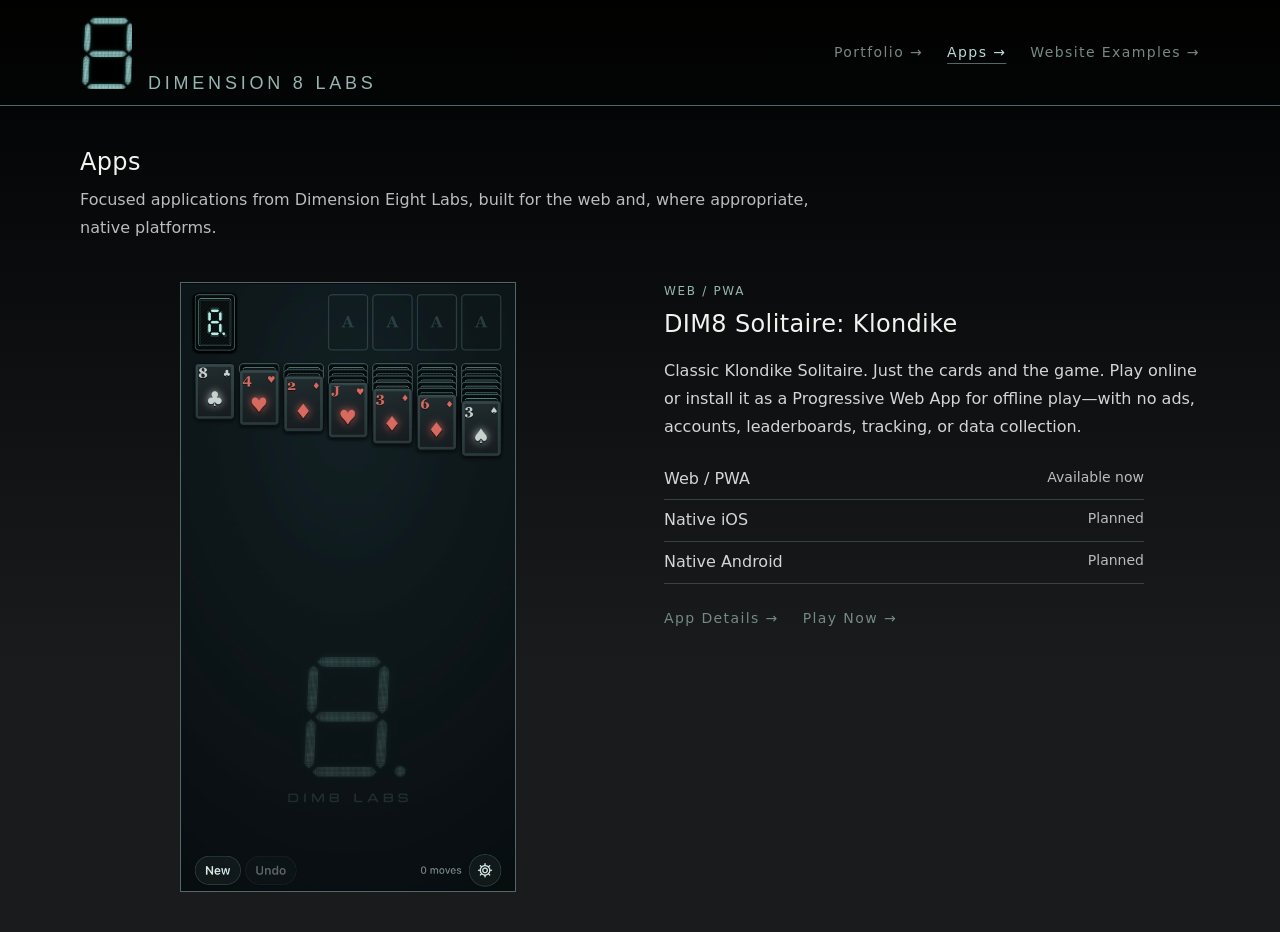
==== apps/index.html @ 57cd74d7 "Added apps in nav, added solitaire game to apps and it's own page'" ====
<!doctype html>
<html lang="en">
  <head>
    <meta charset="utf-8">
    <meta name="viewport" content="width=device-width, initial-scale=1">
    <meta name="description" content="Applications from Dimension Eight Labs for the web and future native platforms.">
    <title>Apps — Dimension Eight Labs</title>
    <link rel="stylesheet" href="../css/main.css?v=interior-content-4">
    <link rel="stylesheet" href="../css/interior.css?v=interior-content-5">
    <link rel="stylesheet" href="../css/apps.css?v=apps-2">
    <script src="../js/interior.js?v=interior-content-5" defer></script>
  </head>
  <body class="interior-page">
    <a class="dim8-link skip-link" href="#main-content">Skip to content →</a>
    <dim8-header current-page="apps"></dim8-header>
    <main id="main-content" class="interior-main apps-index" tabindex="-1" aria-label="Apps">
      <header class="apps-introduction">
        <h1>Apps</h1>
        <p>Focused applications from Dimension Eight Labs, built for the web and, where appropriate, native platforms.</p>
      </header>
      <div class="portfolio-projects apps-list">
        <!-- Repeat this article for future apps. App-specific fields such as
             platforms and links may be omitted when they do not apply. -->
        <article class="project-entry app-entry" aria-labelledby="app-solitaire-title">
          <a class="project-media app-entry__media" href="solitaire/" aria-label="DIM8 Solitaire: Klondike — App Details" style="--project-image-ratio: 1170 / 2124;">
            <img src="../images/mobile-apps/solitaire-klondike/dim8-theme-dark.JPEG" width="1170" height="2124" alt="DIM8 Solitaire dark theme showing a newly dealt Klondike game and illuminated seven-segment branding." decoding="async">
          </a>
          <div class="project-copy">
            <p class="app-eyebrow">Web / PWA</p>
            <h2 id="app-solitaire-title" class="project-title">DIM8 Solitaire: Klondike</h2>
            <p class="project-summary">Classic Klondike Solitaire. Just the cards and the game. Play online or install it as a Progressive Web App for offline play—with no ads, accounts, leaderboards, tracking, or data collection.</p>
            <ul class="app-platforms" aria-label="Platform availability">
              <li><span>Web / PWA</span><strong>Available now</strong></li>
              <li><span>Native iOS</span><strong>Planned</strong></li>
              <li><span>Native Android</span><strong>Planned</strong></li>
            </ul>
            <div class="project-actions">
              <a class="dim8-link" href="solitaire/">App Details →</a>
              <a class="dim8-link" href="https://rhaag71.github.io/klondike/" target="_blank" rel="noopener noreferrer">Play Now →</a>
            </div>
          </div>
        </article>
      </div>
      <noscript><p class="interior-note">JavaScript is needed for the navigation.</p></noscript>
    </main>
  </body>
</html>
---- css/main.css ----
:root {
  color-scheme: dark;
  --color-background: #010100;
  --color-text: #b8ddd7;
  --color-caption: #97b5b0;
  --color-muted: #758985;
  --space-xs: 0.5rem;
  --space-sm: 1rem;
  --space-md: 1.5rem;
  --space-lg: 2.5rem;
  --transition-speed: 160ms;
}

* {
  box-sizing: border-box;
}

html {
  min-height: 100%;
  background: var(--color-background);
}

html.vfd-intro-pending main {
  visibility: hidden;
}

body {
  min-height: 100vh;
  min-height: 100svh;
  margin: 0;
  display: grid;
  place-items: center;
  padding: var(--space-md);
  background: var(--color-background);
  color: var(--color-text);
  font-family: system-ui, -apple-system, BlinkMacSystemFont, "Segoe UI", sans-serif;
  line-height: 1.5;
}

main {
  width: 100%;
  text-align: center;
  transform: translateY(-3vh);
}

h1 {
  margin: 0;
  font-family: "Avenir Next", "Segoe UI", Helvetica, Arial, sans-serif;
  font-size: clamp(1.25rem, 4vw, 1.5rem);
  font-weight: 300;
  letter-spacing: 0.21em;
  color: var(--color-caption);
}

.logo-frame {
  width: min(540px, 92vw, 100%);
  aspect-ratio: 25 / 18;
  margin: 0 auto 1.2rem;
  overflow: hidden;
}

.logo {
  display: block;
  width: 100%;
  height: auto;
  transform: translateY(-14%);
}

.tagline {
  margin: 0 auto 1.35rem;
  color: var(--color-muted);
  font-size: clamp(0.875rem, 2.5vw, 1rem);
  font-weight: 300;
  letter-spacing: 0.04em;
  line-height: 1.65;
}

.landing-nav {
  display: flex;
  flex-direction: column;
  align-items: center;
  justify-content: center;
  gap: 0.875rem;
}

/* Shared textual link language; retain the landing page's original class as an alias. */
.github-link,
.dim8-link,
.dim8-link:link,
.dim8-link:visited {
  display: inline-block;
  color: var(--color-muted);
  font-size: 0.875rem;
  font-weight: 400;
  letter-spacing: 0.1em;
  text-decoration: none;
  transition: color var(--transition-speed) ease;
}

.github-link:hover,
.dim8-link:hover {
  color: var(--color-text);
}

.github-link:focus-visible,
.dim8-link:focus-visible {
  outline: 2px solid var(--color-text);
  outline-offset: 4px;
}

/* Contact opens a dialog, but its trigger uses the same textual link treatment. */
button.dim8-link {
  appearance: none;
  -webkit-appearance: none;
  margin: 0;
  padding: 0;
  border: 0;
  border-radius: 0;
  background: transparent;
  box-shadow: none;
  text-shadow: none;
  text-align: inherit;
  font-family: inherit;
  line-height: inherit;
  cursor: pointer;
}

.vfd-startup {
  position: fixed;
  inset: 0;
  z-index: 10;
  background: var(--color-background);
  opacity: 0;
  pointer-events: none;
}

html.vfd-intro-pending .vfd-startup {
  opacity: 1;
  pointer-events: auto;
}

html.vfd-intro-pending .vfd-startup__display {
  visibility: hidden;
}

.vfd-startup[hidden] {
  display: none;
}

.vfd-startup.is-active {
  opacity: 1;
  pointer-events: auto;
}

.vfd-startup.is-finishing {
  opacity: 0;
  pointer-events: none;
  transition: opacity 950ms ease-out;
}

.vfd-startup__display {
  position: absolute;
  top: var(--startup-logo-top, 50%);
  left: var(--startup-logo-left, 50%);
  width: var(--startup-logo-width, min(540px, 92vw));
  height: var(--startup-logo-height, auto);
  transform: var(--startup-logo-fallback, translate(-50%, -50%));
}

.vfd-startup__frame {
  position: relative;
  width: 100%;
  height: 100%;
  margin: 0;
}

.vfd-startup__logo {
  position: absolute;
  inset: 0;
  opacity: 0;
  filter: brightness(0.1) contrast(1.15) saturate(0.35);
}

.vfd-startup__logo--off {
  opacity: 0.16;
  filter: brightness(0.22) contrast(1.45) saturate(0.12) blur(0.25px);
  clip-path: inset(0 0 26% 0);
}

.vfd-startup__logo--partial-a {
  clip-path: inset(29% 4% 35% 3%);
}

.vfd-startup__logo--partial-b {
  clip-path: inset(5% 0 54% 0);
}

.vfd-startup__logo--mark {
  clip-path: inset(0 0 26% 0);
}

.vfd-startup__logo--text {
  clip-path: inset(74% calc(100% - var(--text-reveal-edge, 24%)) 19% 24%);
}

.vfd-startup__logo--lit {
  clip-path: inset(0 0 26% 0);
}

.vfd-startup__cursor {
  position: absolute;
  top: 84.2%;
  left: calc(var(--cursor-edge, 25%) + 0.35%);
  width: 1.25%;
  height: 6.2%;
  background: #9cc8c2;
  opacity: 0;
  filter: blur(0.25px);
}

.vfd-startup__heaters {
  position: absolute;
  inset: 15% 6% 20%;
  opacity: 0;
}

.vfd-startup__heaters span {
  position: absolute;
  left: 3%;
  width: 94%;
  border-top: 1px solid #657b7f;
  opacity: 0.22;
}

.vfd-startup__heaters span:nth-child(1) {
  top: 29%;
}

.vfd-startup__heaters span:nth-child(2) {
  top: 51%;
}

.vfd-startup__heaters span:nth-child(3) {
  top: 72%;
}

.vfd-startup__skip {
  position: absolute;
  z-index: 2;
  right: clamp(1rem, 3vw, 2rem);
  bottom: clamp(1rem, 3vw, 2rem);
  padding: 0.8rem 1.25rem;
  border: 1px solid var(--color-caption);
  border-radius: 999px;
  background: rgb(1 1 0 / 82%);
  color: var(--color-text);
  font: inherit;
  font-size: 1.03125rem;
  letter-spacing: 0.1em;
  text-decoration: none;
  cursor: pointer;
}

.vfd-startup__skip:hover {
  color: var(--color-text);
  border-color: var(--color-text);
  background: rgb(184 221 215 / 6%);
}

.vfd-startup__skip:focus-visible {
  outline: 1px solid var(--color-text);
  outline-offset: 4px;
}

.vfd-startup.state-off .vfd-startup__logo--off {
  opacity: 0.18;
}

.vfd-startup.state-black-hold .vfd-startup__logo,
.vfd-startup.state-black-hold .vfd-startup__heaters,
.vfd-startup.state-black-hold .vfd-startup__cursor {
  opacity: 0;
}

.vfd-startup.state-heater .vfd-startup__heaters {
  opacity: 0.78;
}

.vfd-startup.state-faint-ghost .vfd-startup__logo--lit {
  opacity: 0.22;
  filter: brightness(0.42) contrast(1.4) saturate(0.45) blur(0.65px);
}

.vfd-startup.state-strike-1 .vfd-startup__logo--lit {
  opacity: 0.52;
  filter: brightness(0.78) contrast(1.25) saturate(0.72) blur(0.35px);
}

.vfd-startup.state-dropout .vfd-startup__logo--off,
.vfd-startup.state-short-dropout .vfd-startup__logo--off {
  opacity: 0.035;
  filter: brightness(0.08) contrast(1.25) saturate(0);
}

.vfd-startup.state-strike-2 .vfd-startup__logo--partial-a {
  opacity: 0.72;
  filter: brightness(0.95) contrast(1.2) saturate(0.9) blur(0.2px);
}

.vfd-startup.state-partial .vfd-startup__logo--partial-a {
  opacity: 1;
  filter: brightness(1.12) contrast(1.15) saturate(1.05);
}

.vfd-startup.state-partial .vfd-startup__logo--partial-b {
  opacity: 0.38;
  filter: brightness(0.58) contrast(1.25) saturate(0.6) blur(0.4px);
}

.vfd-startup.state-ignite .vfd-startup__logo--lit {
  opacity: 1;
  filter: none;
}

.vfd-startup.state-flutter .vfd-startup__logo--lit {
  opacity: 0.9;
  filter: brightness(0.95);
}

.vfd-startup.state-stable .vfd-startup__logo--lit {
  opacity: 0;
}

.vfd-startup.state-stable .vfd-startup__logo--off,
.vfd-startup.is-text-phase .vfd-startup__logo--off,
.vfd-startup.is-text-phase .vfd-startup__logo--partial-a,
.vfd-startup.is-text-phase .vfd-startup__logo--partial-b,
.vfd-startup.is-text-phase .vfd-startup__logo--lit {
  opacity: 0;
}

.vfd-startup.state-stable .vfd-startup__logo--mark,
.vfd-startup.is-text-phase .vfd-startup__logo--mark,
.vfd-startup.is-text-phase .vfd-startup__logo--text {
  opacity: 1;
  filter: none;
}

.vfd-startup.is-text-phase .vfd-startup__cursor.is-visible {
  opacity: 0.88;
}

.vfd-startup.state-power-pop .vfd-startup__logo--lit {
  opacity: 0.3;
  filter: none;
}

.vfd-startup.state-blackout .vfd-startup__logo--off {
  opacity: 0.02;
  filter: brightness(0.04) saturate(0);
}

.vfd-startup.state-blackout .vfd-startup__logo--lit,
.vfd-startup.state-blackout .vfd-startup__logo--partial-a,
.vfd-startup.state-blackout .vfd-startup__logo--partial-b,
.vfd-startup.state-blackout .vfd-startup__logo--mark,
.vfd-startup.state-blackout .vfd-startup__logo--text,
.vfd-startup.state-blackout .vfd-startup__heaters {
  opacity: 0;
}

.vfd-startup.state-partial-2 .vfd-startup__logo--partial-a {
  opacity: 0.82;
  filter: brightness(1.02) contrast(1.18) saturate(0.9);
}

.vfd-startup.state-partial-2 .vfd-startup__logo--partial-b {
  opacity: 0.58;
  filter: brightness(0.72) contrast(1.2) saturate(0.7);
}

.vfd-startup.state-collapse-line .vfd-startup__display {
  transform: scaleY(0.006);
  transform-origin: center;
  transition: transform 135ms cubic-bezier(0.55, 0, 1, 0.55);
}

.vfd-startup.state-collapse-dot .vfd-startup__display,
.vfd-startup.state-dot-hold .vfd-startup__display,
.vfd-startup.state-dot-out .vfd-startup__display {
  transform: scale(0.008, 0.006);
  transform-origin: center;
}

.vfd-startup.state-collapse-dot .vfd-startup__display {
  transition: transform 105ms ease-in;
}

.vfd-startup.state-dot-out .vfd-startup__display {
  opacity: 0;
  transition: opacity 90ms ease-out;
}

.vfd-startup.state-shutdown-black .vfd-startup__display {
  opacity: 0;
}
---- css/interior.css ----
/* Cyan belongs to site chrome; readable interior content uses neutral off-whites. */
body.interior-page {
  display: block;
  place-items: normal;
  padding: 0;
  color: var(--content-text);
  /* Keep the top near-black, easing into a dark, neutral charcoal surface. */
  background-color: #191b1c;
  background-image: linear-gradient(to bottom, var(--color-background) 0, #050708 10rem, #191b1c 42rem);
  background-repeat: no-repeat;
}

.interior-page {
  --interior-width: 70rem;
  --interior-rule: #52666b;
  --content-heading: #f2f2ef;
  --content-text: #d3d6d6;
  --content-secondary: #b9bdbd;
}

dim8-header {
  display: block;
}

.site-header {
  border-bottom: 1px solid var(--interior-rule);
}

.site-header__inner,
.interior-main {
  width: min(100% - 3rem, var(--interior-width));
  margin-inline: auto;
}

.site-header__inner {
  display: flex;
  align-items: center;
  justify-content: space-between;
  flex-wrap: wrap;
  gap: var(--space-sm) var(--space-lg);
  padding-block: var(--space-sm);
}

.site-brand {
  display: inline-flex;
  align-items: flex-end;
  gap: var(--space-sm);
  color: var(--color-caption);
  text-decoration: none;
}

/* Crop the existing PNG to its seven-segment mark. No new artwork or animation. */
.site-brand__mark {
  position: relative;
  display: block;
  flex: 0 0 52px;
  width: 52px;
  height: 72.8px;
  overflow: hidden;
}

.site-brand__mark img {
  position: absolute;
  width: 145.6px;
  height: 145.6px;
  max-width: none;
  left: -44.2px;
  top: -26px;
}

.site-brand__text {
  font-family: "Avenir Next", "Segoe UI", Helvetica, Arial, sans-serif;
  font-size: 1.125rem;
  font-weight: 300;
  letter-spacing: 0.21em;
  /* Align the visible lettering with the mark's lower edge above the header rule. */
  line-height: 1;
  transform: translateY(0.15em);
}

.site-nav {
  display: flex;
  align-items: center;
  flex-wrap: wrap;
  gap: var(--space-sm) var(--space-md);
}

.site-nav .dim8-link[aria-current="page"] {
  color: var(--color-text);
  text-decoration: underline;
  text-decoration-color: var(--interior-rule);
  text-decoration-thickness: 1px;
  text-underline-offset: 0.45em;
}

.modal-control {
  display: inline-flex;
  align-items: center;
  gap: var(--space-xs);
  padding: 0.5rem 0;
  border: 0;
  border-radius: 0;
  background: transparent;
  color: var(--color-muted);
  font: inherit;
  font-size: 0.875rem;
  font-weight: 400;
  letter-spacing: 0.1em;
  text-decoration: none;
  cursor: pointer;
  transition: color var(--transition-speed) ease;
}

.modal-control:hover,
.site-brand:hover {
  color: var(--color-text);
}

.interior-page :focus-visible {
  outline: 2px solid var(--color-text);
  outline-offset: 4px;
}

.interior-main {
  text-align: left;
  transform: none;
  color: var(--content-text);
  font-size: 1rem;
  line-height: 1.75;
  letter-spacing: normal;
}

.interior-main :where(h1, h2, h3, h4, h5, h6) {
  margin: 0;
  color: var(--content-heading);
  font-family: inherit;
  font-weight: 500;
  letter-spacing: 0.015em;
  line-height: 1.35;
}

.interior-main :where(h1) {
  font-size: 1.5rem;
}

.interior-main :where(h2) {
  font-size: 1.25rem;
}

.interior-main :where(h3, h4, h5, h6) {
  font-size: 1.125rem;
}

.interior-main :where(figcaption, .content-caption) {
  color: var(--content-secondary);
  font-size: 0.875rem;
  line-height: 1.6;
  letter-spacing: normal;
}

/* Preserve the landing link's rhythm inside longer-reading content regions. */
.interior-page .dim8-link {
  line-height: 1.5;
}

.contact-dialog h2 {
  font-family: "Avenir Next", "Segoe UI", Helvetica, Arial, sans-serif;
  font-size: 1.125rem;
  font-weight: 300;
  letter-spacing: 0.21em;
  color: var(--color-caption);
  margin: 0;
}

.identity-strip {
  display: flex;
  align-items: flex-start;
  justify-content: space-between;
  flex-wrap: wrap;
  gap: var(--space-sm) var(--space-lg);
  padding-block: 2rem;
  border-bottom: 1px solid var(--interior-rule);
}

.identity-strip h1 {
  color: var(--content-heading);
  font-size: 1.25rem;
  font-weight: 500;
  letter-spacing: 0.025em;
  line-height: 1.4;
}

.identity-group {
  display: grid;
  grid-template-rows: 1.75rem minmax(2.375rem, auto);
  align-items: center;
  justify-items: start;
  row-gap: var(--space-xs);
}

.identity-group--details {
  justify-items: end;
  text-align: right;
}

.resume-link {
  white-space: nowrap;
}

.pdf-document {
  display: inline-block;
  width: 2rem;
  height: 2.375rem;
  margin-right: var(--space-xs);
  vertical-align: middle;
  color: var(--color-caption);
}

.location,
.interior-note,
.resume-notice,
.pending-notice {
  color: var(--content-secondary);
  font-size: 0.875rem;
  font-weight: 400;
  letter-spacing: normal;
  line-height: 1.65;
}

.resume-notice,
.pending-notice {
  display: none;
  flex-basis: 100%;
  margin: 0;
}

.resume-notice:target,
.pending-notice:target {
  display: block;
}

.portfolio-projects,
.examples-placeholder {
  padding-block: var(--space-lg);
}

/* Each entry keeps image-first source order. Only the desktop grid alternates. */
.portfolio-projects {
  display: grid;
  row-gap: clamp(4rem, 8vw, 7rem);
}

.project-entry {
  display: grid;
  grid-template-columns: repeat(2, minmax(0, 1fr));
  grid-template-areas: "media copy";
  align-items: start;
  gap: clamp(1.5rem, 4vw, 3rem);
}

.project-entry:nth-child(even) {
  grid-template-areas: "copy media";
}

.project-media {
  grid-area: media;
  position: relative;
  display: grid;
  /* This default sizes placeholders; set --project-image-ratio for actual artwork. */
  aspect-ratio: var(--project-image-ratio, 4 / 3);
  color: var(--content-secondary);
  text-decoration: none;
}

.project-media img {
  position: absolute;
  inset: 0;
  display: block;
  width: 100%;
  height: 100%;
  object-fit: contain;
}

.project-image-placeholder {
  display: grid;
  place-items: center;
  padding: var(--space-sm);
  border: 1px solid var(--color-muted);
  background: rgb(151 181 176 / 4%);
  font-size: 0.875rem;
  font-weight: 300;
  letter-spacing: 0.04em;
}

.project-copy {
  grid-area: copy;
  min-width: 0;
}

.project-title {
  margin: 0;
  font-size: clamp(1.125rem, 2.5vw, 1.5rem);
}

.project-summary {
  margin-block: var(--space-sm) var(--space-md);
  color: var(--content-text);
  font-size: 1rem;
  font-weight: 400;
  letter-spacing: normal;
  line-height: 1.75;
}

.project-actions {
  display: flex;
  flex-wrap: wrap;
  gap: var(--space-sm) var(--space-md);
}

.project-detail {
  padding-block: var(--space-lg);
}

.project-detail .project-actions {
  margin-top: var(--space-md);
}

.project-detail-content {
  margin-top: var(--space-lg);
}

.project-detail-content :where(p, ul, ol, blockquote) {
  max-width: 70ch;
}

.skip-link {
  position: absolute;
  top: var(--space-xs);
  left: var(--space-md);
  z-index: 1;
  padding: var(--space-xs);
  background: var(--color-background);
  transform: translateY(-200%);
}

.skip-link:focus {
  transform: none;
}

.contact-dialog {
  width: min(32rem, calc(100% - 2rem));
  max-height: calc(100svh - 2rem);
  overflow-y: auto;
  padding: var(--space-md);
  border: 1px solid var(--color-muted);
  background: var(--color-background);
  color: var(--color-text);
}

.contact-dialog::backdrop {
  background: rgb(1 1 0 / 85%);
}

.contact-heading {
  display: flex;
  align-items: center;
  justify-content: space-between;
  gap: var(--space-sm);
  margin-bottom: var(--space-sm);
}

.contact-form {
  display: grid;
  gap: var(--space-xs);
}

.contact-form label {
  margin-top: var(--space-xs);
  color: var(--color-caption);
  font-size: 0.875rem;
  letter-spacing: 0.04em;
}

.contact-form input,
.contact-form textarea {
  width: 100%;
  min-width: 0;
  padding: 0.625rem;
  border: 1px solid var(--color-muted);
  border-radius: 0;
  background: var(--color-background);
  color: var(--color-text);
  font: inherit;
  font-size: 1rem;
}

.contact-form textarea {
  resize: vertical;
}

.contact-form .interior-note {
  margin-block: var(--space-xs);
}

.form-submit {
  justify-self: start;
  padding: 0.625rem var(--space-sm);
  border: 1px solid var(--color-muted);
  border-radius: 0;
  background: transparent;
  color: var(--color-text);
  font: inherit;
  font-size: 0.875rem;
  letter-spacing: 0.1em;
  cursor: pointer;
}

.form-submit:hover {
  border-color: var(--color-text);
}

@media (max-width: 40rem) {
  .site-header__inner,
  .interior-main {
    width: calc(100% - 2rem);
  }

  .site-nav {
    flex-basis: 100%;
  }

  .identity-strip {
    column-gap: var(--space-md);
  }

  .project-entry,
  .project-entry:nth-child(even) {
    grid-template-columns: minmax(0, 1fr);
    grid-template-areas: "media" "copy";
  }
}

@media (max-width: 24rem) {
  .identity-group--details {
    flex-basis: 100%;
    justify-items: start;
    text-align: left;
  }
}
---- css/apps.css ----
/* App pages extend the shared portfolio vocabulary without changing engineering pages. */
.apps-index {
  padding-block: var(--space-lg);
}

.apps-introduction {
  max-width: 48rem;
  margin-bottom: var(--space-lg);
}

.apps-introduction p,
.app-lede {
  margin: var(--space-xs) 0 0;
  color: var(--content-secondary);
}

.apps-list {
  padding-block: 0;
}

/* Phone screenshots keep their natural tall proportions without dominating a row. */
.app-entry__media {
  width: min(100%, 21rem);
  justify-self: center;
}

.app-entry__media img,
.app-gallery img {
  border: 1px solid var(--interior-rule);
  background: #080b0c;
}

.app-eyebrow {
  margin: 0 0 var(--space-xs);
  color: var(--color-caption);
  font-size: 0.75rem;
  font-weight: 500;
  letter-spacing: 0.14em;
  line-height: 1.5;
  text-transform: uppercase;
}

.app-platforms {
  display: grid;
  gap: 0.4rem;
  max-width: 30rem;
  margin: 0 0 var(--space-md);
  padding: 0;
  list-style: none;
}

.app-platforms li {
  display: flex;
  justify-content: space-between;
  gap: var(--space-sm);
  padding-bottom: 0.4rem;
  border-bottom: 1px solid rgb(82 102 107 / 55%);
}

.app-platforms strong {
  color: var(--content-secondary);
  font-size: 0.875rem;
  font-weight: 400;
  white-space: nowrap;
}

.app-detail__actions {
  align-items: center;
}

.project-detail .project-actions .app-action--primary {
  padding: 0.25rem 0.65rem;
  border: 1px solid var(--color-caption);
  color: var(--color-text);
}

.project-detail .project-actions .app-action--primary:hover {
  border-color: var(--color-text);
}

.app-detail__content {
  display: grid;
  gap: var(--space-lg);
}

.app-detail__content .case-study-section + .case-study-section {
  margin-top: 0;
}

.app-platforms--detail {
  margin-top: var(--space-sm);
}

.app-feature-list {
  margin-bottom: 0;
  padding-left: 1.25rem;
}

.app-screenshots,
.app-screenshots > h2 {
  max-width: none;
}

.app-gallery {
  display: grid;
  grid-template-columns: repeat(2, minmax(0, 1fr));
  align-items: start;
  gap: clamp(1rem, 4vw, 3rem);
  margin-top: var(--space-sm);
}

.app-gallery figure {
  min-width: 0;
  margin: 0;
}

.app-gallery img {
  display: block;
  width: 100%;
  height: auto;
}

.app-gallery figcaption {
  margin-top: var(--space-xs);
}

.app-install__intro {
  margin-bottom: var(--space-sm);
}

.app-install__tabset {
  max-width: 44rem;
}

.app-install__tabs {
  display: grid;
  grid-template-columns: repeat(2, minmax(0, 1fr));
  width: min(100%, 28rem);
  border: 1px solid var(--interior-rule);
}

.app-install__tab {
  min-width: 0;
  padding: 0.65rem var(--space-sm);
  border: 0;
  border-radius: 0;
  background: transparent;
  color: var(--content-secondary);
  font: inherit;
  font-size: 0.875rem;
  cursor: pointer;
}

.app-install__tab + .app-install__tab {
  border-left: 1px solid var(--interior-rule);
}

.app-install__tab[aria-selected="true"] {
  background: rgb(151 181 176 / 12%);
  color: var(--color-text);
}

.app-install__tab:hover {
  color: var(--color-text);
}

.app-install__panel {
  max-width: 44rem;
  padding: var(--space-md) 0 0;
}

.app-install__panel[hidden] {
  display: none;
}

.app-install__panel h3 {
  margin-bottom: var(--space-xs);
}

.app-install__panel ol {
  margin: 0 0 var(--space-sm);
  padding-left: 1.35rem;
}

.app-install__panel li + li {
  margin-top: 0.3rem;
}

.app-install__panel a {
  color: var(--color-text);
  overflow-wrap: anywhere;
  text-underline-offset: 0.2em;
}

.app-install__panel p,
.app-install__offline-note {
  margin-bottom: 0;
  color: var(--content-secondary);
}

.app-install__offline-note {
  margin-top: var(--space-md);
}

@media (max-width: 40rem) {
  .app-entry__media {
    width: min(100%, 18rem);
  }

  .app-gallery {
    grid-template-columns: minmax(0, 1fr);
    justify-items: center;
  }

  .app-gallery figure {
    width: min(100%, 24rem);
  }
}

@media (max-width: 24rem) {
  .app-platforms li {
    display: grid;
    gap: 0;
  }

  .app-install__tab {
    padding-inline: var(--space-xs);
    font-size: 0.8125rem;
  }
}
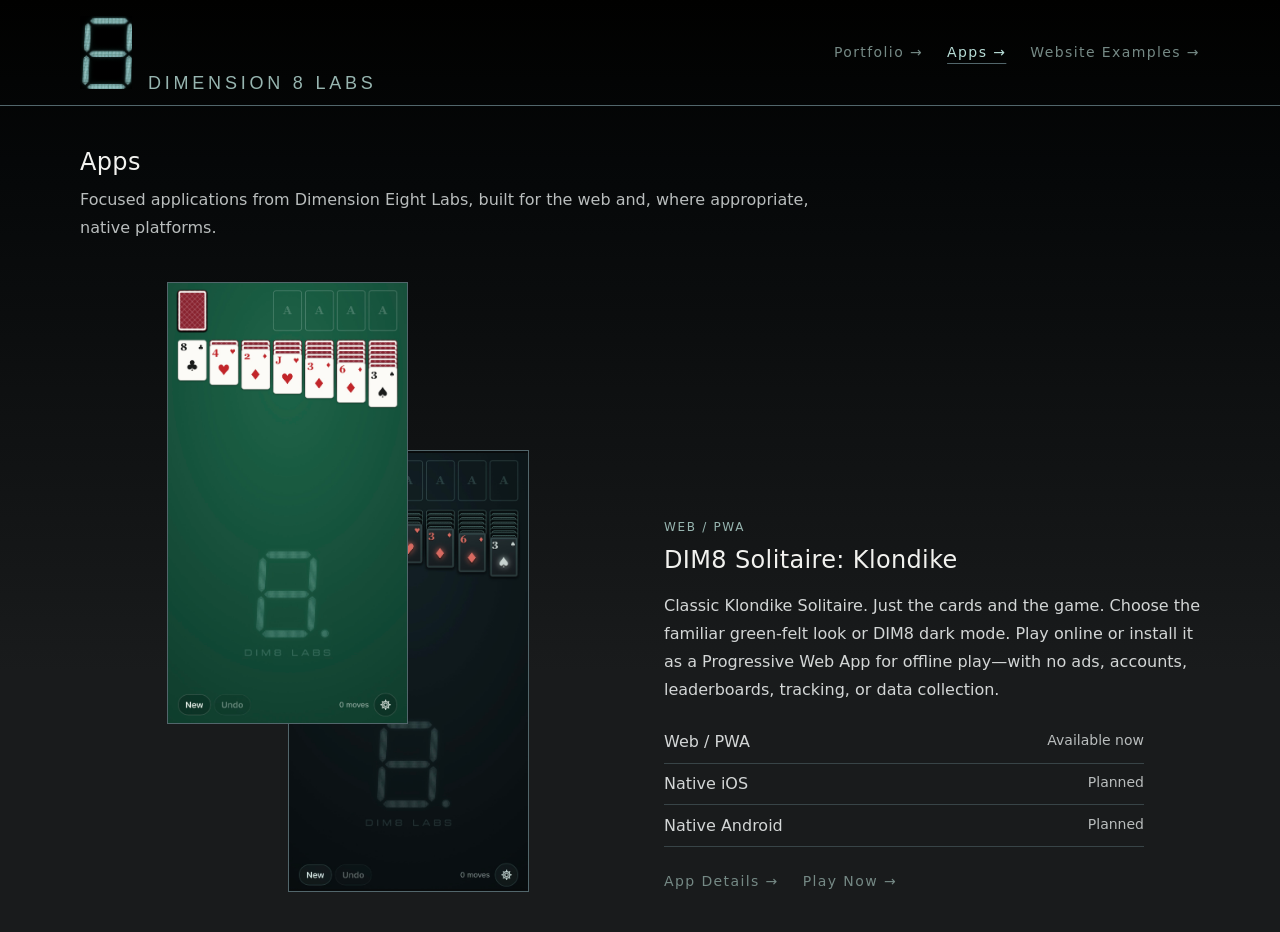
==== commit 38f0e231: "Add favicon, fix apps page" ====
--- a/apps/index.html
+++ b/apps/index.html
@@ -5,6 +5,9 @@
     <meta name="viewport" content="width=device-width, initial-scale=1">
     <meta name="description" content="Applications from Dimension Eight Labs for the web and future native platforms.">
     <title>Apps — Dimension Eight Labs</title>
+    <link rel="icon" type="image/png" sizes="32x32" href="/favicon-32x32.png">
+    <link rel="icon" type="image/x-icon" href="/favicon.ico">
+    <link rel="apple-touch-icon" sizes="180x180" href="/apple-touch-icon.png">
     <link rel="stylesheet" href="../css/main.css?v=interior-content-4">
     <link rel="stylesheet" href="../css/interior.css?v=interior-content-5">
     <link rel="stylesheet" href="../css/apps.css?v=apps-2">
@@ -22,13 +25,14 @@
         <!-- Repeat this article for future apps. App-specific fields such as
              platforms and links may be omitted when they do not apply. -->
         <article class="project-entry app-entry" aria-labelledby="app-solitaire-title">
-          <a class="project-media app-entry__media" href="solitaire/" aria-label="DIM8 Solitaire: Klondike — App Details" style="--project-image-ratio: 1170 / 2124;">
-            <img src="../images/mobile-apps/solitaire-klondike/dim8-theme-dark.JPEG" width="1170" height="2124" alt="DIM8 Solitaire dark theme showing a newly dealt Klondike game and illuminated seven-segment branding." decoding="async">
+          <a class="project-media app-entry__media app-entry__media--themes" href="solitaire/" aria-label="DIM8 Solitaire: Klondike — App Details, classic and dark themes" style="--project-image-ratio: 1755 / 2124;">
+            <img class="app-entry__theme-shot app-entry__theme-shot--classic" src="../images/mobile-apps/solitaire-klondike/regular-theme-light.JPEG" width="1170" height="2144" alt="Classic Solitaire theme on green felt." decoding="async">
+            <img class="app-entry__theme-shot app-entry__theme-shot--dark" src="../images/mobile-apps/solitaire-klondike/dim8-theme-dark.JPEG" width="1170" height="2124" alt="DIM8 dark Solitaire theme with illuminated seven-segment branding." decoding="async">
           </a>
           <div class="project-copy">
             <p class="app-eyebrow">Web / PWA</p>
             <h2 id="app-solitaire-title" class="project-title">DIM8 Solitaire: Klondike</h2>
-            <p class="project-summary">Classic Klondike Solitaire. Just the cards and the game. Play online or install it as a Progressive Web App for offline play—with no ads, accounts, leaderboards, tracking, or data collection.</p>
+            <p class="project-summary">Classic Klondike Solitaire. Just the cards and the game. Choose the familiar green-felt look or DIM8 dark mode. Play online or install it as a Progressive Web App for offline play—with no ads, accounts, leaderboards, tracking, or data collection.</p>
             <ul class="app-platforms" aria-label="Platform availability">
               <li><span>Web / PWA</span><strong>Available now</strong></li>
               <li><span>Native iOS</span><strong>Planned</strong></li>
--- a/css/apps.css
+++ b/css/apps.css
@@ -24,10 +24,35 @@
   justify-self: center;
 }
 
+.app-entry__media--themes {
+  width: min(100%, 31.5rem);
+}
+
 .app-entry__media img,
 .app-gallery img {
   border: 1px solid var(--interior-rule);
   background: #080b0c;
+}
+
+.app-entry__media--themes .app-entry__theme-shot {
+  inset: 0 auto auto 14%;
+  width: 48%;
+  height: 72.4638%;
+  object-fit: contain;
+  z-index: 2;
+}
+
+.app-entry__media--themes .app-entry__theme-shot--dark {
+  inset: 27.5362% auto auto 38%;
+  z-index: 1;
+}
+
+.app-entry__media--themes .app-entry__theme-shot--classic {
+  z-index: 2;
+}
+
+.app-entry {
+  align-items: end;
 }
 
 .app-eyebrow {
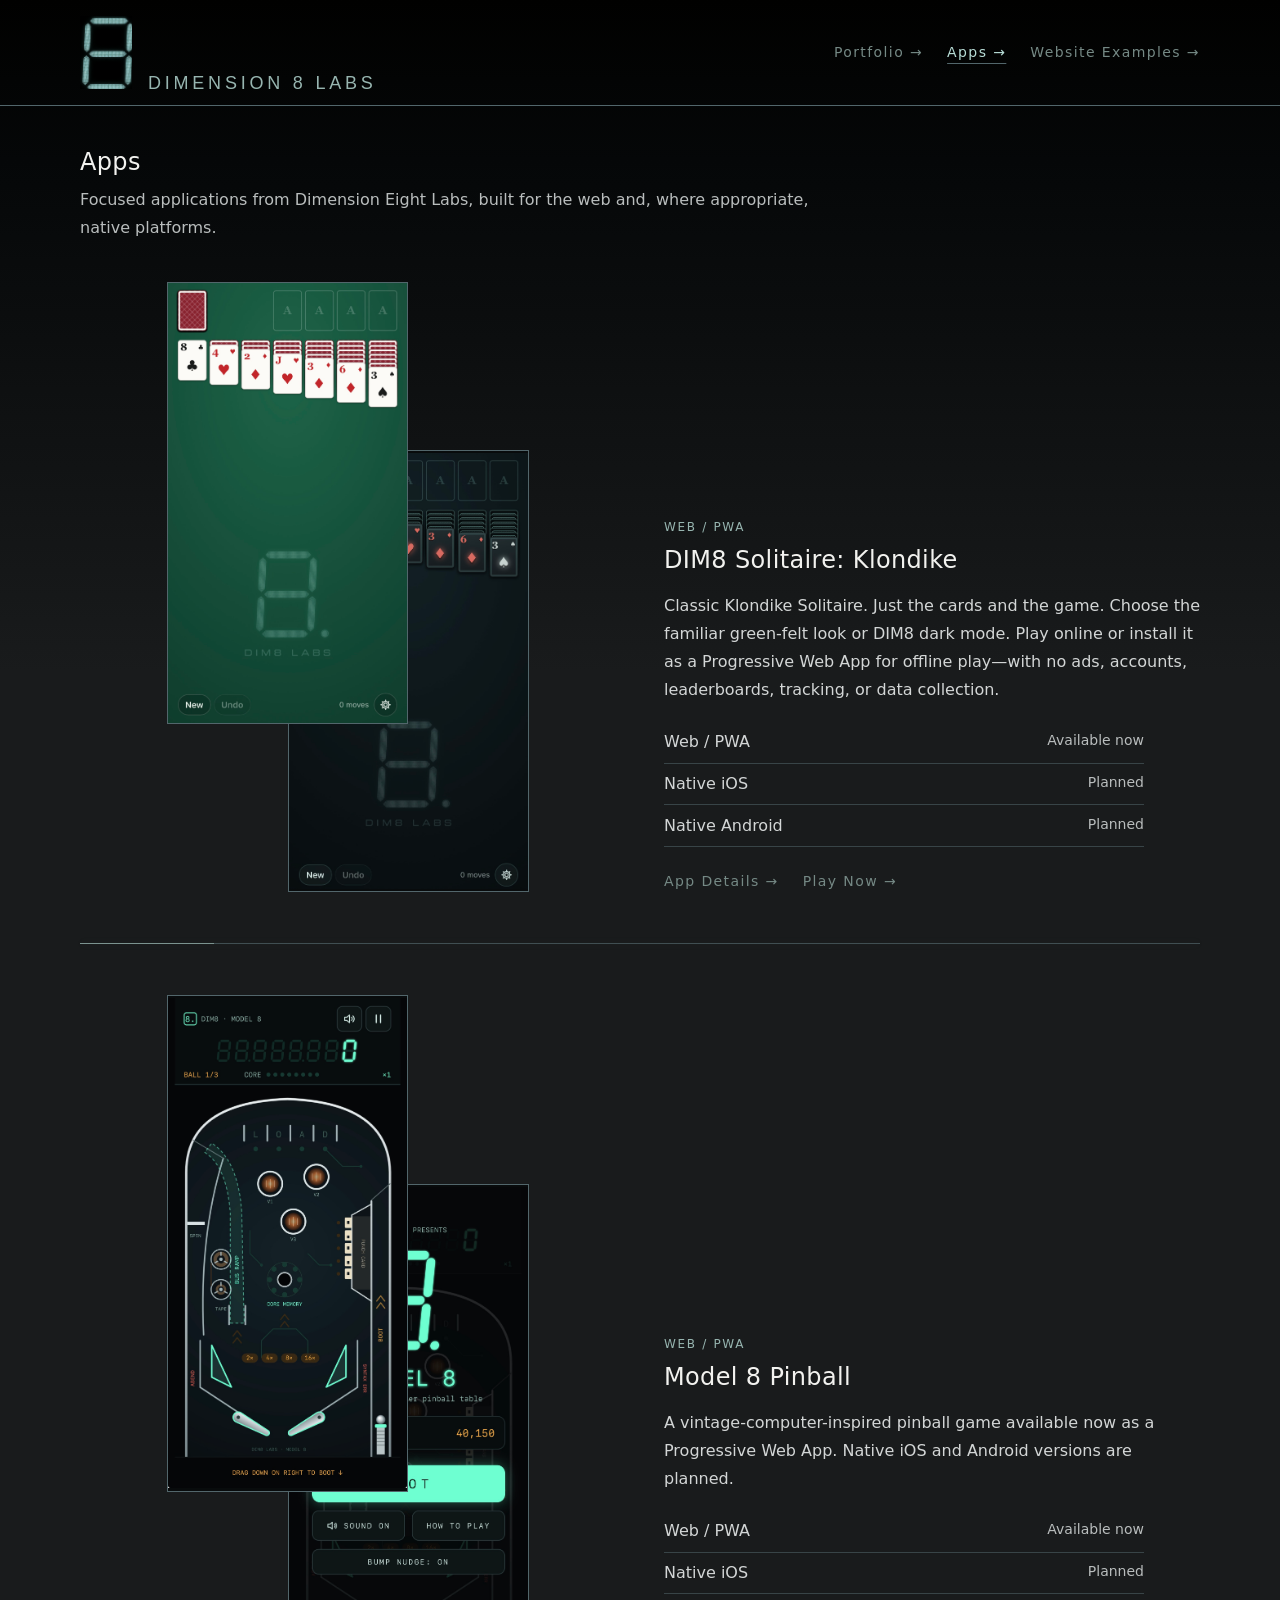
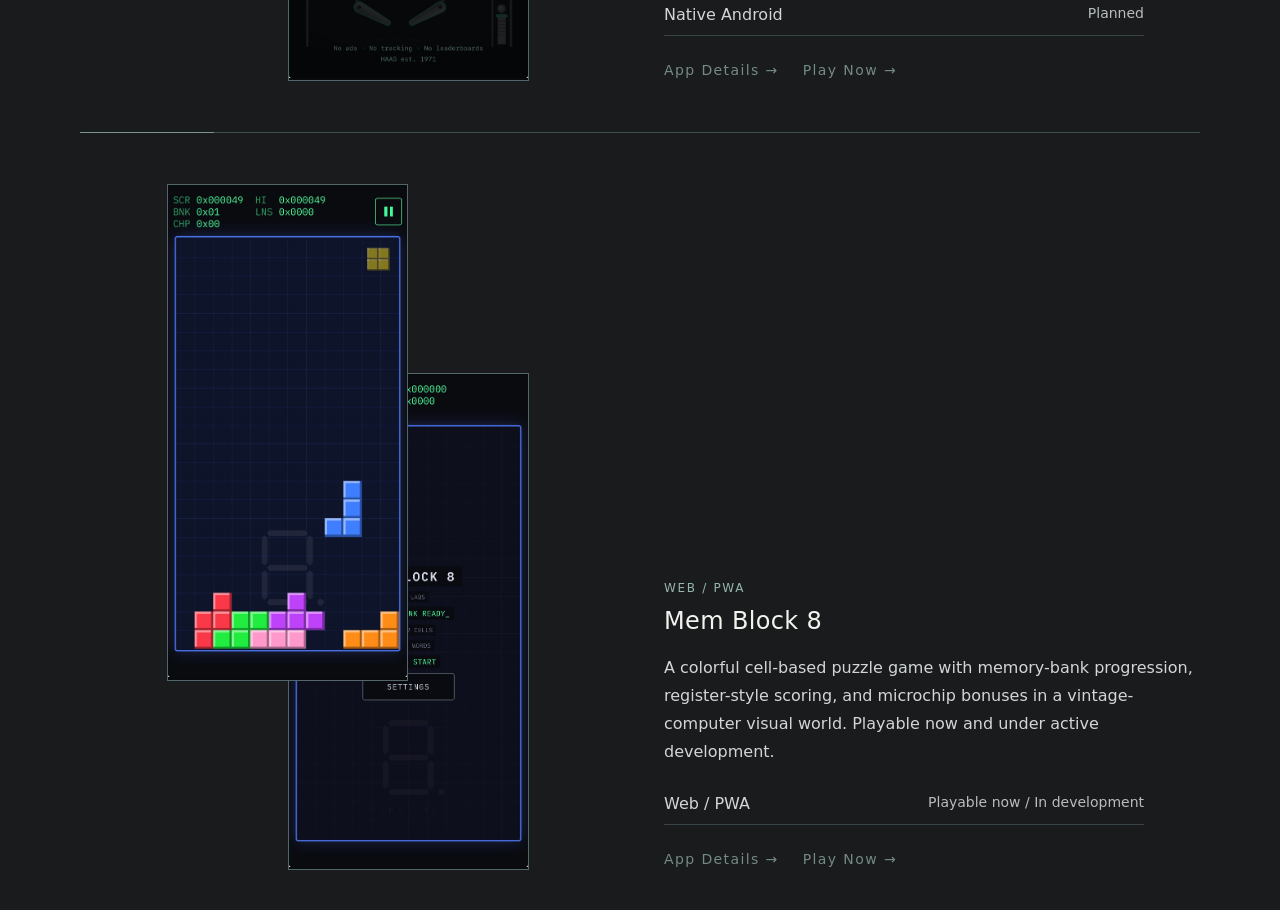
==== commit b90bcc85: "Added 2 new apps to the apps section" ====
--- a/apps/index.html
+++ b/apps/index.html
@@ -10,7 +10,7 @@
     <link rel="apple-touch-icon" sizes="180x180" href="/apple-touch-icon.png">
     <link rel="stylesheet" href="../css/main.css?v=interior-content-4">
     <link rel="stylesheet" href="../css/interior.css?v=interior-content-5">
-    <link rel="stylesheet" href="../css/apps.css?v=apps-2">
+    <link rel="stylesheet" href="../css/apps.css?v=apps-4">
     <script src="../js/interior.js?v=interior-content-5" defer></script>
   </head>
   <body class="interior-page">
@@ -44,6 +44,44 @@
             </div>
           </div>
         </article>
+        <article class="project-entry app-entry" aria-labelledby="app-model-8-pinball-title">
+          <a class="project-media app-entry__media app-entry__media--screenshots" href="model-8-pinball/" aria-label="Model 8 Pinball — App Details, start and play screens" style="--project-image-ratio: 1755 / 2391;">
+            <img class="app-entry__screenshot app-entry__screenshot--background" src="../images/mobile-apps/model-8-pinball/model-8-pinball-startScreen.jpg" width="1170" height="2391" alt="Model 8 Pinball start screen with a glowing Model 8 logo and Boot button." loading="lazy" decoding="async">
+            <img class="app-entry__screenshot app-entry__screenshot--foreground" src="../images/mobile-apps/model-8-pinball/model-8-pinball-playScreen.jpg" width="1170" height="2391" alt="Model 8 Pinball play screen showing the vintage-computer-inspired pinball table." loading="lazy" decoding="async">
+          </a>
+          <div class="project-copy">
+            <p class="app-eyebrow">Web / PWA</p>
+            <h2 id="app-model-8-pinball-title" class="project-title">Model 8 Pinball</h2>
+            <p class="project-summary">A vintage-computer-inspired pinball game available now as a Progressive Web App. Native iOS and Android versions are planned.</p>
+            <ul class="app-platforms" aria-label="Platform availability">
+              <li><span>Web / PWA</span><strong>Available now</strong></li>
+              <li><span>Native iOS</span><strong>Planned</strong></li>
+              <li><span>Native Android</span><strong>Planned</strong></li>
+            </ul>
+            <div class="project-actions">
+              <a class="dim8-link" href="model-8-pinball/">App Details →</a>
+              <a class="dim8-link" href="https://dim8labs.com/model8-pinball/" target="_blank" rel="noopener noreferrer">Play Now →</a>
+            </div>
+          </div>
+        </article>
+        <article class="project-entry app-entry" aria-labelledby="app-mem-block-8-title">
+          <a class="project-media app-entry__media app-entry__media--screenshots" href="mem-block-8/" aria-label="Mem Block 8 — App Details, start and play screens" style="--project-image-ratio: 1755 / 2391;">
+            <img class="app-entry__screenshot app-entry__screenshot--background" src="../images/mobile-apps/mem-block-8/mem-block-8-startScreen.jpg" width="1170" height="2391" alt="Mem Block 8 start screen with a memory-register display, blue grid, and Tap to Start prompt." loading="lazy" decoding="async">
+            <img class="app-entry__screenshot app-entry__screenshot--foreground" src="../images/mobile-apps/mem-block-8/mem-block-8-playScreen.jpg" width="1170" height="2391" alt="Mem Block 8 play screen showing colorful cell pieces descending into the memory well." loading="lazy" decoding="async">
+          </a>
+          <div class="project-copy">
+            <p class="app-eyebrow">Web / PWA</p>
+            <h2 id="app-mem-block-8-title" class="project-title">Mem Block 8</h2>
+            <p class="project-summary">A colorful cell-based puzzle game with memory-bank progression, register-style scoring, and microchip bonuses in a vintage-computer visual world. Playable now and under active development.</p>
+            <ul class="app-platforms" aria-label="Platform availability">
+              <li><span>Web / PWA</span><strong>Playable now / In development</strong></li>
+            </ul>
+            <div class="project-actions">
+              <a class="dim8-link" href="mem-block-8/">App Details →</a>
+              <a class="dim8-link" href="https://dim8labs.com/mem-block-8/" target="_blank" rel="noopener noreferrer">Play Now →</a>
+            </div>
+          </div>
+        </article>
       </div>
       <noscript><p class="interior-note">JavaScript is needed for the navigation.</p></noscript>
     </main>
--- a/css/interior.css
+++ b/css/interior.css
@@ -402,6 +402,11 @@
   margin-block: var(--space-xs);
 }
 
+#contact-turnstile {
+  min-height: 65px;
+  margin-block: var(--space-xs);
+}
+
 .form-submit {
   justify-self: start;
   padding: 0.625rem var(--space-sm);
--- a/css/apps.css
+++ b/css/apps.css
@@ -16,6 +16,33 @@
 
 .apps-list {
   padding-block: 0;
+  row-gap: 0;
+}
+
+/* App rows remain artwork-left so adjacent products read consistently. This
+   intentionally overrides the alternating engineering-portfolio layout. */
+.apps-list .app-entry {
+  grid-template-areas: "media copy";
+}
+
+/* Separate adjacent apps without adding decorative markup to every entry. */
+.apps-list .app-entry + .app-entry {
+  position: relative;
+  margin-top: clamp(2rem, 4vw, 3.5rem);
+  padding-top: clamp(2rem, 4vw, 3.5rem);
+}
+
+.apps-list .app-entry + .app-entry::before {
+  position: absolute;
+  inset: 0 0 auto;
+  height: 1px;
+  background: linear-gradient(
+    90deg,
+    rgb(151 181 176 / 78%) 0 12%,
+    rgb(82 102 107 / 68%) 12% 100%
+  );
+  box-shadow: 0 0 8px rgb(151 181 176 / 12%);
+  content: "";
 }
 
 /* Phone screenshots keep their natural tall proportions without dominating a row. */
@@ -24,7 +51,8 @@
   justify-self: center;
 }
 
-.app-entry__media--themes {
+.app-entry__media--themes,
+.app-entry__media--screenshots {
   width: min(100%, 31.5rem);
 }
 
@@ -48,6 +76,24 @@
 }
 
 .app-entry__media--themes .app-entry__theme-shot--classic {
+  z-index: 2;
+}
+
+/* Reusable two-screen stack. Background and foreground classes make the
+   intended reading order independent of the images' source order. */
+.app-entry__media--screenshots .app-entry__screenshot {
+  inset: 0 auto auto 14%;
+  width: 48%;
+  height: 72.4638%;
+  object-fit: contain;
+}
+
+.app-entry__media--screenshots .app-entry__screenshot--background {
+  inset: 27.5362% auto auto 38%;
+  z-index: 1;
+}
+
+.app-entry__media--screenshots .app-entry__screenshot--foreground {
   z-index: 2;
 }
 
@@ -228,6 +274,10 @@
 }
 
 @media (max-width: 40rem) {
+  .apps-list .app-entry {
+    grid-template-areas: "media" "copy";
+  }
+
   .app-entry__media {
     width: min(100%, 18rem);
   }
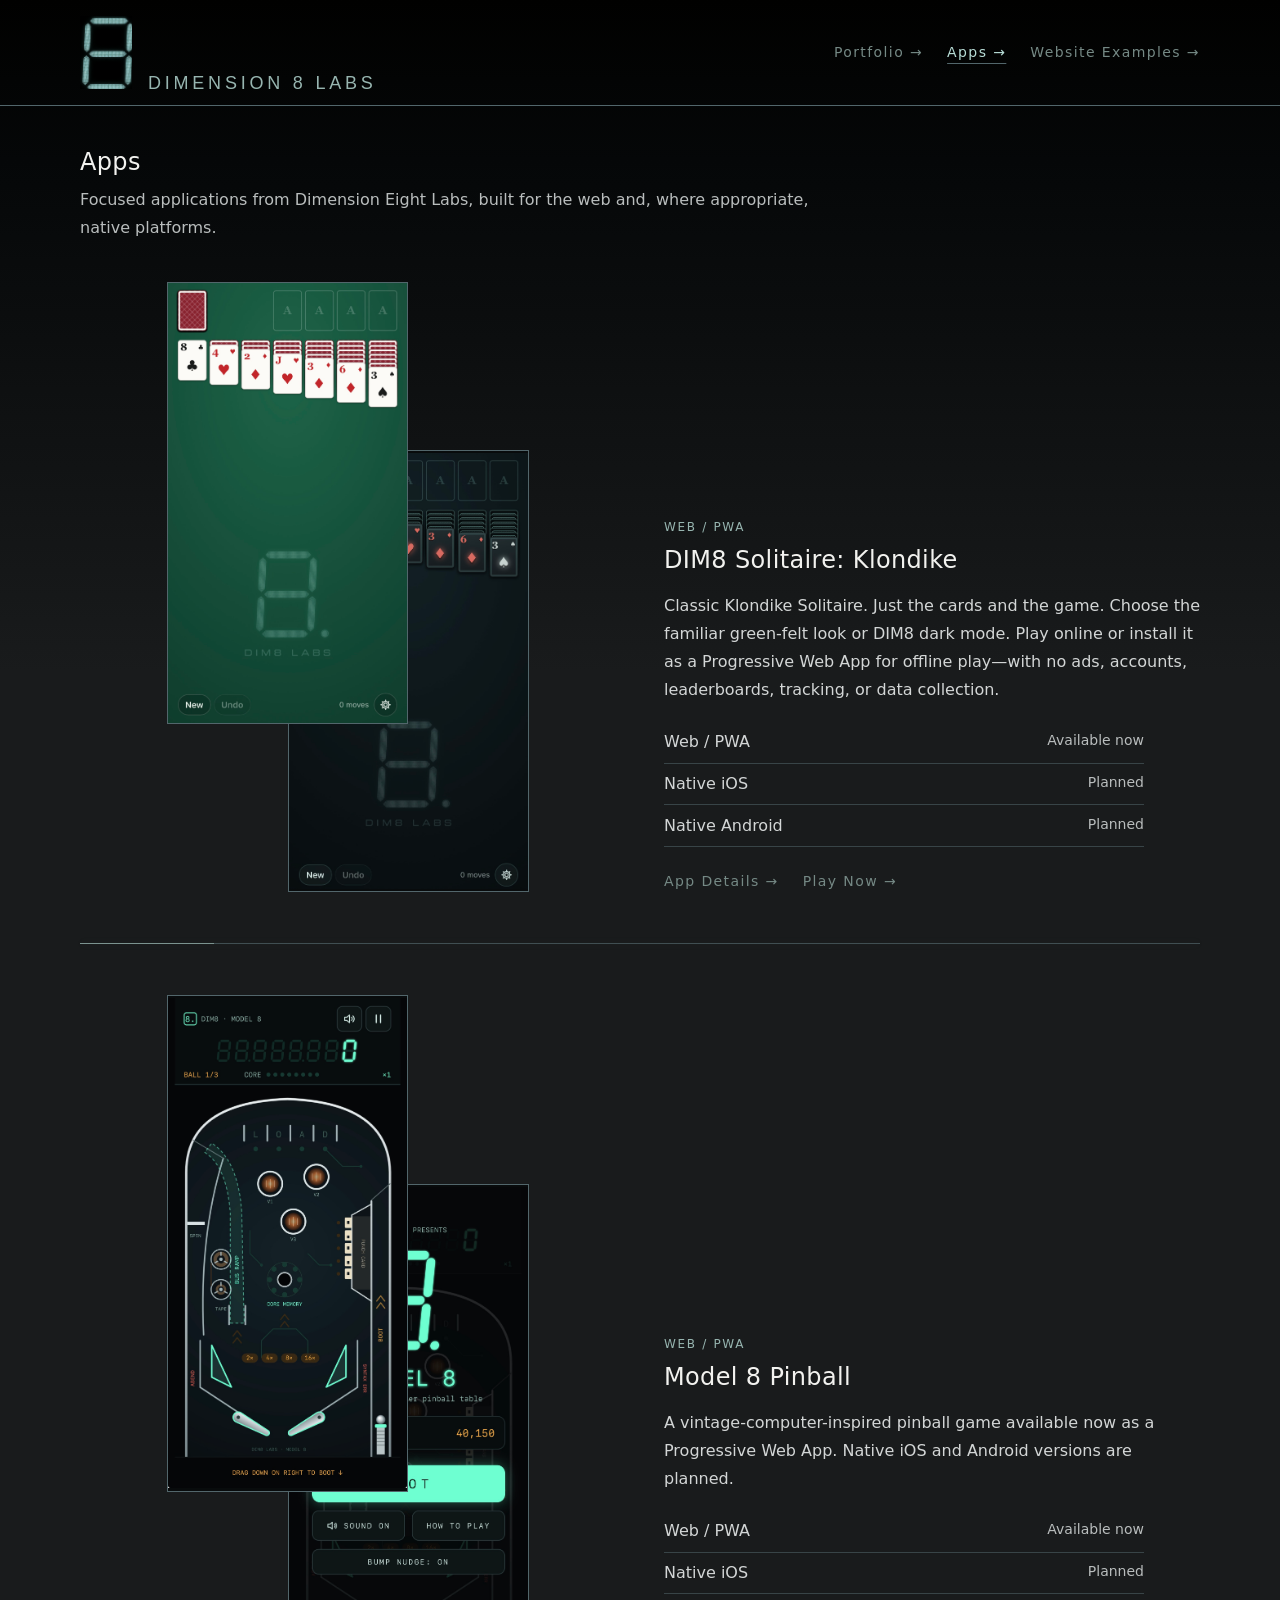
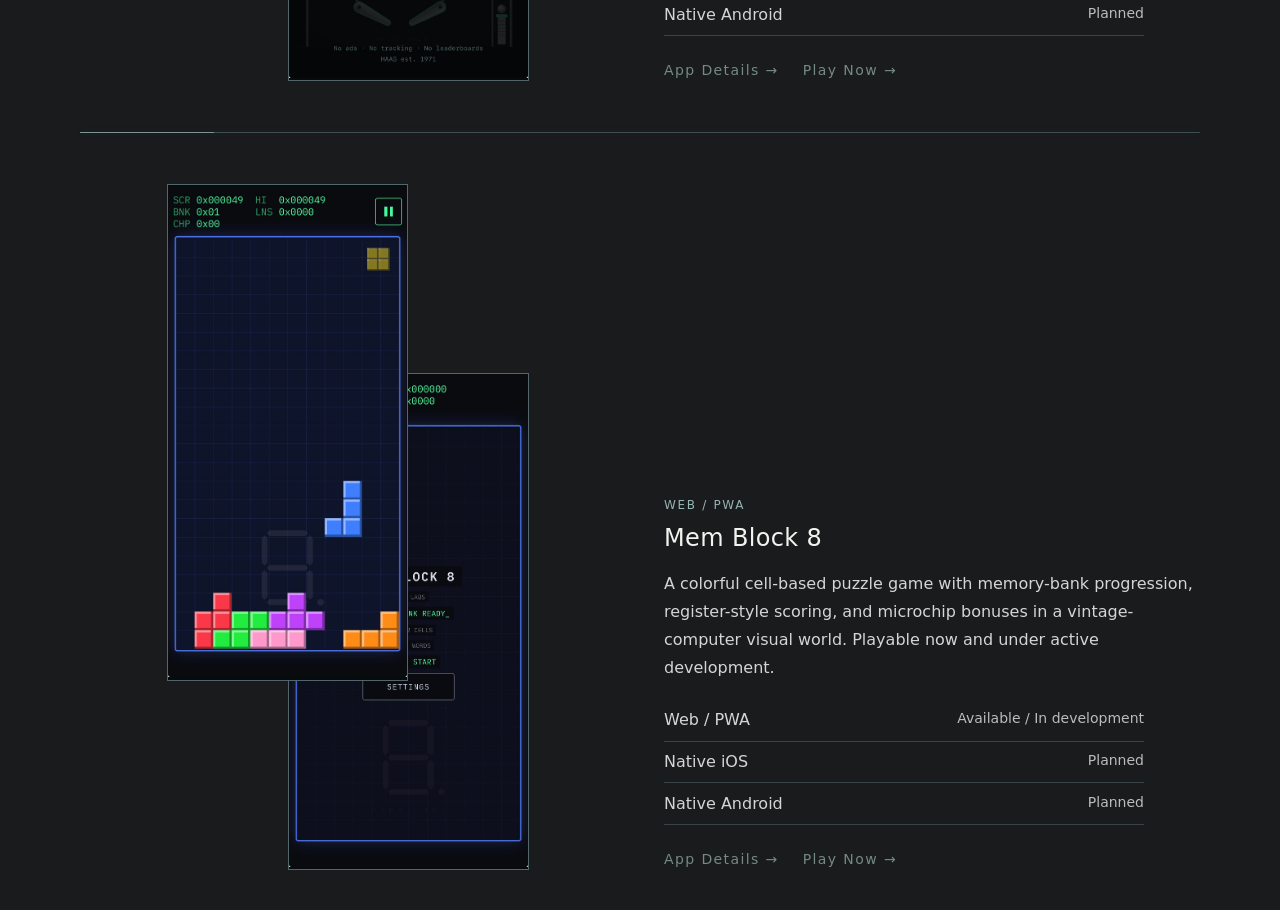
==== commit 4d8ceb30: "added to the mem-block-8 entry" ====
--- a/apps/index.html
+++ b/apps/index.html
@@ -74,7 +74,9 @@
             <h2 id="app-mem-block-8-title" class="project-title">Mem Block 8</h2>
             <p class="project-summary">A colorful cell-based puzzle game with memory-bank progression, register-style scoring, and microchip bonuses in a vintage-computer visual world. Playable now and under active development.</p>
             <ul class="app-platforms" aria-label="Platform availability">
-              <li><span>Web / PWA</span><strong>Playable now / In development</strong></li>
+              <li><span>Web / PWA</span><strong>Available / In development</strong></li>
+              <li><span>Native iOS</span><strong>Planned</strong></li>
+              <li><span>Native Android</span><strong>Planned</strong></li>
             </ul>
             <div class="project-actions">
               <a class="dim8-link" href="mem-block-8/">App Details →</a>
